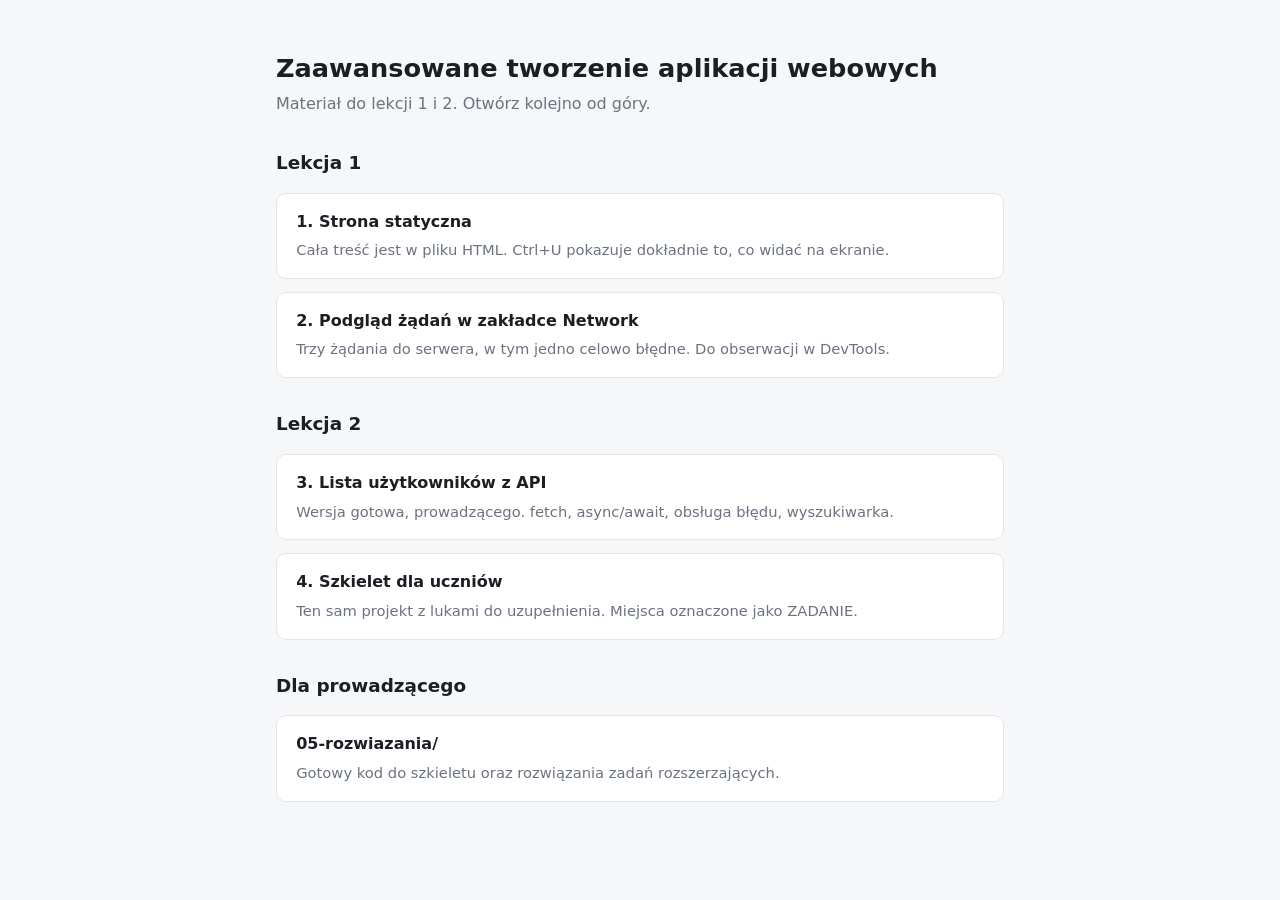
==== index.html @ 0a008bf8 "upload" ====
<!DOCTYPE html>
<html lang="pl">
<head>
  <meta charset="UTF-8">
  <meta name="viewport" content="width=device-width, initial-scale=1">
  <title>Zaawansowane tworzenie aplikacji webowych - lekcje 1 i 2</title>
  <link rel="stylesheet" href="styl.css">
</head>
<body>
  <h1>Zaawansowane tworzenie aplikacji webowych</h1>
  <p class="podtytul">Materiał do lekcji 1 i 2. Otwórz kolejno od góry.</p>

  <h2>Lekcja 1</h2>

  <a class="karta" style="display:block; text-decoration:none; color:inherit" href="01-statyczna/index.html">
    <h3>1. Strona statyczna</h3>
    <p>Cała treść jest w pliku HTML. Ctrl+U pokazuje dokładnie to, co widać na ekranie.</p>
  </a>

  <a class="karta" style="display:block; text-decoration:none; color:inherit" href="02-devtools/index.html">
    <h3>2. Podgląd żądań w zakładce Network</h3>
    <p>Trzy żądania do serwera, w tym jedno celowo błędne. Do obserwacji w DevTools.</p>
  </a>

  <h2>Lekcja 2</h2>

  <a class="karta" style="display:block; text-decoration:none; color:inherit" href="03-uzytkownicy/index.html">
    <h3>3. Lista użytkowników z API</h3>
    <p>Wersja gotowa, prowadzącego. fetch, async/await, obsługa błędu, wyszukiwarka.</p>
  </a>

  <a class="karta" style="display:block; text-decoration:none; color:inherit" href="04-szkielet/index.html">
    <h3>4. Szkielet dla uczniów</h3>
    <p>Ten sam projekt z lukami do uzupełnienia. Miejsca oznaczone jako ZADANIE.</p>
  </a>

  <h2>Dla prowadzącego</h2>
  <div class="karta">
    <h3>05-rozwiazania/</h3>
    <p>Gotowy kod do szkieletu oraz rozwiązania zadań rozszerzających.</p>
  </div>
</body>
</html>
---- styl.css ----
:root {
  --tlo: #f6f7f9;
  --karta: #ffffff;
  --tekst: #1b1f24;
  --szary: #6b7280;
  --akcent: #2563eb;
  --ramka: #e3e6ea;
  --ok: #15803d;
  --blad: #b91c1c;
}

* { box-sizing: border-box; }

body {
  font-family: system-ui, "Segoe UI", sans-serif;
  background: var(--tlo);
  color: var(--tekst);
  max-width: 760px;
  margin: 0 auto;
  padding: 2rem 1rem 4rem;
  line-height: 1.55;
}

h1 { font-size: 1.6rem; margin-bottom: .2rem; }
h2 { font-size: 1.15rem; margin-top: 2rem; }

.podtytul { color: var(--szary); margin-top: 0; }

a { color: var(--akcent); }

.karta {
  background: var(--karta);
  border: 1px solid var(--ramka);
  border-radius: 10px;
  padding: 1rem 1.2rem;
  margin: .8rem 0;
}

.karta h3 { margin: 0 0 .3rem; font-size: 1rem; }
.karta p { margin: 0; color: var(--szary); font-size: .92rem; }

ul.lista { list-style: none; padding: 0; }

ul.lista li {
  background: var(--karta);
  border: 1px solid var(--ramka);
  border-radius: 8px;
  padding: .7rem .9rem;
  margin-bottom: .5rem;
}

.mail { color: var(--szary); font-size: .9rem; }

.status {
  font-size: .92rem;
  padding: .5rem .8rem;
  border-radius: 6px;
  background: #eef2ff;
  display: inline-block;
}

.status.ok { background: #e8f6ec; color: var(--ok); }
.status.blad { background: #fdecec; color: var(--blad); }

button {
  font: inherit;
  padding: .5rem 1rem;
  border: 1px solid var(--akcent);
  background: var(--akcent);
  color: #fff;
  border-radius: 6px;
  cursor: pointer;
}

button.pusty { background: #fff; color: var(--akcent); }

input[type="search"], input[type="text"] {
  font: inherit;
  padding: .5rem .7rem;
  border: 1px solid var(--ramka);
  border-radius: 6px;
  width: 100%;
}

code {
  background: #eceff3;
  padding: .1rem .35rem;
  border-radius: 4px;
  font-size: .9em;
}

.powrot { display: inline-block; margin-bottom: 1rem; font-size: .9rem; }
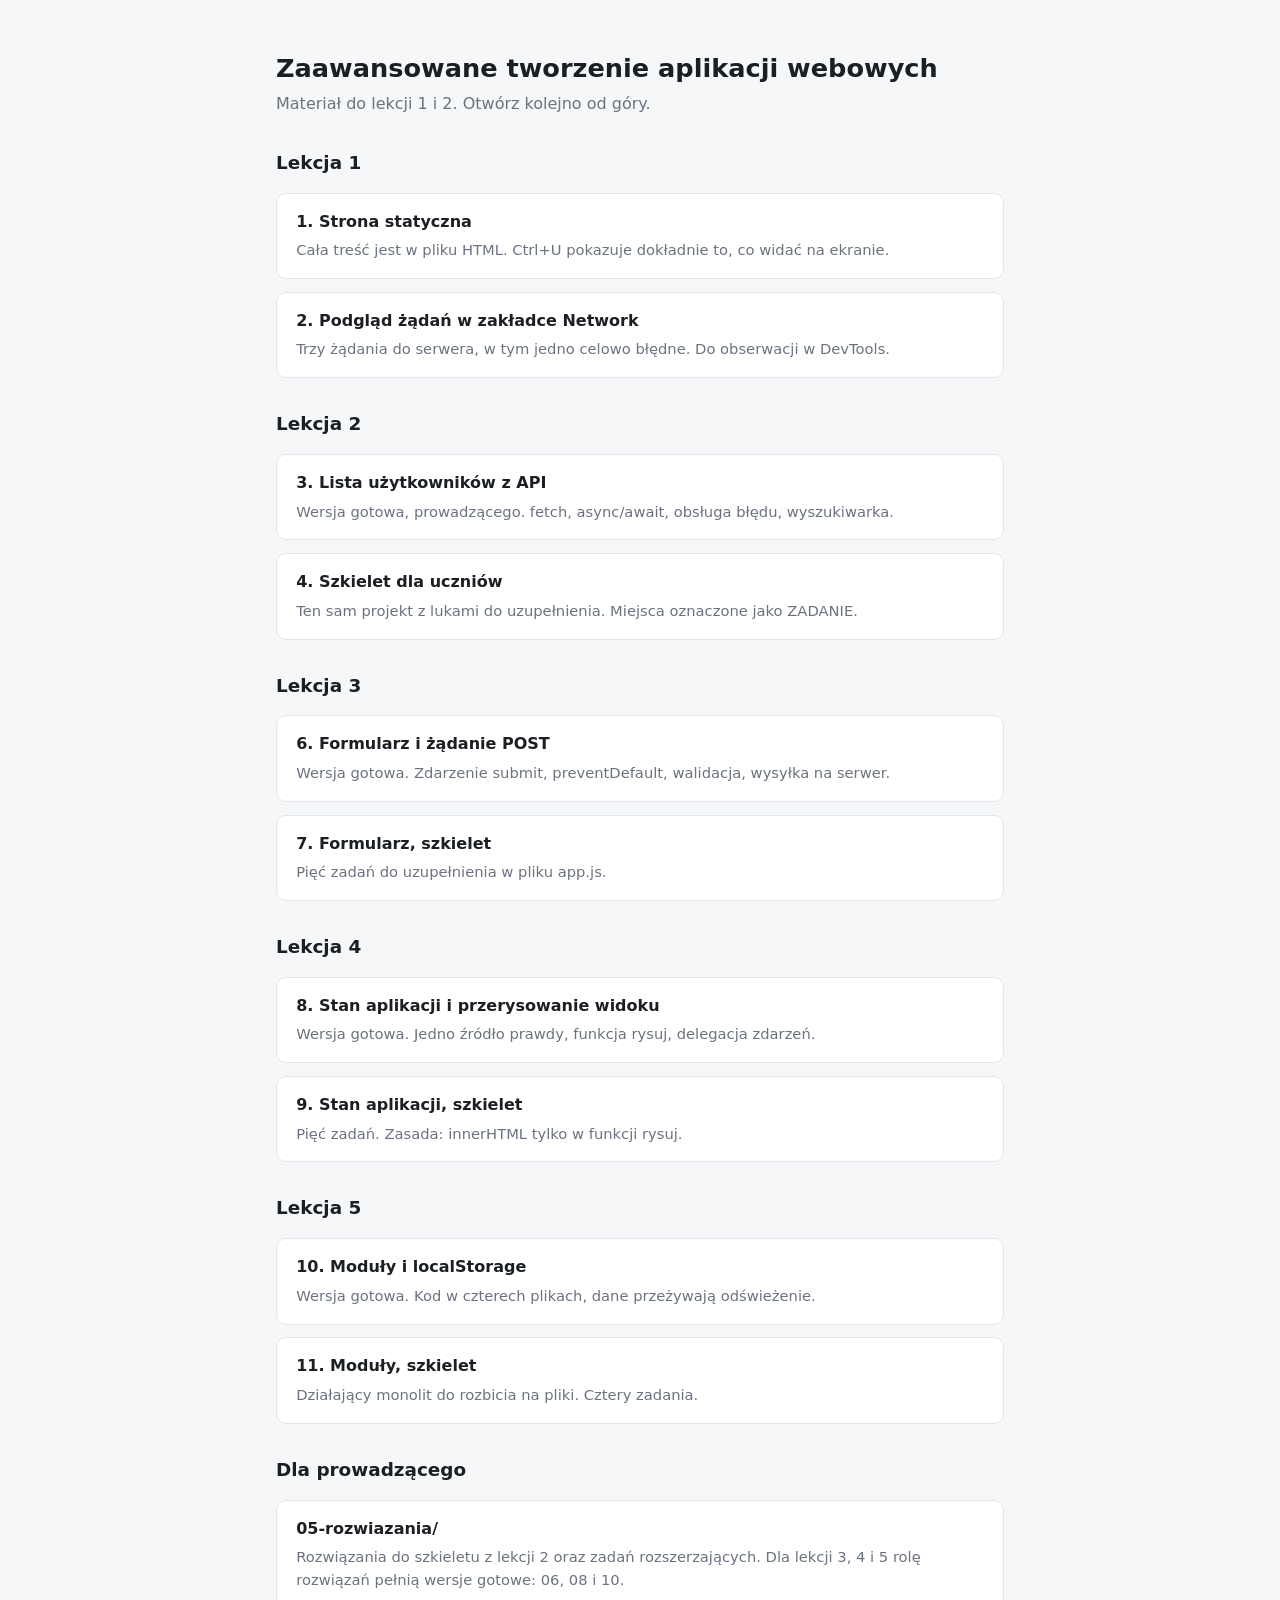
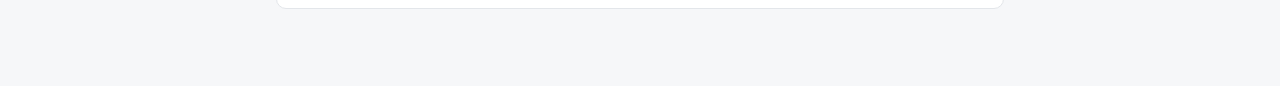
==== commit 27bc7aae: "Add any new folders, files and todo task five in folder szkielet" ====
--- a/index.html
+++ b/index.html
@@ -34,10 +34,47 @@
     <p>Ten sam projekt z lukami do uzupełnienia. Miejsca oznaczone jako ZADANIE.</p>
   </a>
 
+  <h2>Lekcja 3</h2>
+
+  <a class="karta" style="display:block; text-decoration:none; color:inherit" href="06-formularz/index.html">
+    <h3>6. Formularz i żądanie POST</h3>
+    <p>Wersja gotowa. Zdarzenie submit, preventDefault, walidacja, wysyłka na serwer.</p>
+  </a>
+
+  <a class="karta" style="display:block; text-decoration:none; color:inherit" href="07-formularz-szkielet/index.html">
+    <h3>7. Formularz, szkielet</h3>
+    <p>Pięć zadań do uzupełnienia w pliku app.js.</p>
+  </a>
+
+  <h2>Lekcja 4</h2>
+
+  <a class="karta" style="display:block; text-decoration:none; color:inherit" href="08-stan/index.html">
+    <h3>8. Stan aplikacji i przerysowanie widoku</h3>
+    <p>Wersja gotowa. Jedno źródło prawdy, funkcja rysuj, delegacja zdarzeń.</p>
+  </a>
+
+  <a class="karta" style="display:block; text-decoration:none; color:inherit" href="09-stan-szkielet/index.html">
+    <h3>9. Stan aplikacji, szkielet</h3>
+    <p>Pięć zadań. Zasada: innerHTML tylko w funkcji rysuj.</p>
+  </a>
+
+  <h2>Lekcja 5</h2>
+
+  <a class="karta" style="display:block; text-decoration:none; color:inherit" href="10-moduly/index.html">
+    <h3>10. Moduły i localStorage</h3>
+    <p>Wersja gotowa. Kod w czterech plikach, dane przeżywają odświeżenie.</p>
+  </a>
+
+  <a class="karta" style="display:block; text-decoration:none; color:inherit" href="11-moduly-szkielet/index.html">
+    <h3>11. Moduły, szkielet</h3>
+    <p>Działający monolit do rozbicia na pliki. Cztery zadania.</p>
+  </a>
+
   <h2>Dla prowadzącego</h2>
   <div class="karta">
     <h3>05-rozwiazania/</h3>
-    <p>Gotowy kod do szkieletu oraz rozwiązania zadań rozszerzających.</p>
+    <p>Rozwiązania do szkieletu z lekcji 2 oraz zadań rozszerzających.
+       Dla lekcji 3, 4 i 5 rolę rozwiązań pełnią wersje gotowe: 06, 08 i 10.</p>
   </div>
 </body>
 </html>
--- a/styl.css
+++ b/styl.css
@@ -90,3 +90,76 @@
 }
 
 .powrot { display: inline-block; margin-bottom: 1rem; font-size: .9rem; }
+
+/* --- style dodane dla lekcji 3, 4 i 5 --- */
+
+.formularz {
+  background: var(--karta);
+  border: 1px solid var(--ramka);
+  border-radius: 10px;
+  padding: 1rem 1.2rem;
+  margin: 1rem 0;
+  display: grid;
+  gap: .6rem;
+}
+
+.formularz label {
+  font-size: .9rem;
+  color: var(--szary);
+}
+
+.formularz textarea {
+  font: inherit;
+  padding: .5rem .7rem;
+  border: 1px solid var(--ramka);
+  border-radius: 6px;
+  width: 100%;
+  min-height: 4rem;
+  resize: vertical;
+}
+
+.blad-pola {
+  color: var(--blad);
+  font-size: .88rem;
+  min-height: 1.2rem;
+}
+
+input.niepoprawne, textarea.niepoprawne {
+  border-color: var(--blad);
+}
+
+.pozycja {
+  display: flex;
+  align-items: flex-start;
+  gap: .6rem;
+}
+
+.pozycja .tresc { flex: 1; cursor: pointer; }
+
+li.zrobione .tresc {
+  text-decoration: line-through;
+  color: var(--szary);
+}
+
+button.maly {
+  padding: .2rem .55rem;
+  font-size: .85rem;
+  background: #fff;
+  color: var(--blad);
+  border-color: var(--ramka);
+}
+
+.licznik {
+  color: var(--szary);
+  font-size: .92rem;
+  margin: .4rem 0 1rem;
+}
+
+pre.odpowiedz {
+  background: #1b1f24;
+  color: #e7edf3;
+  padding: .8rem;
+  border-radius: 8px;
+  overflow-x: auto;
+  font-size: .85rem;
+}
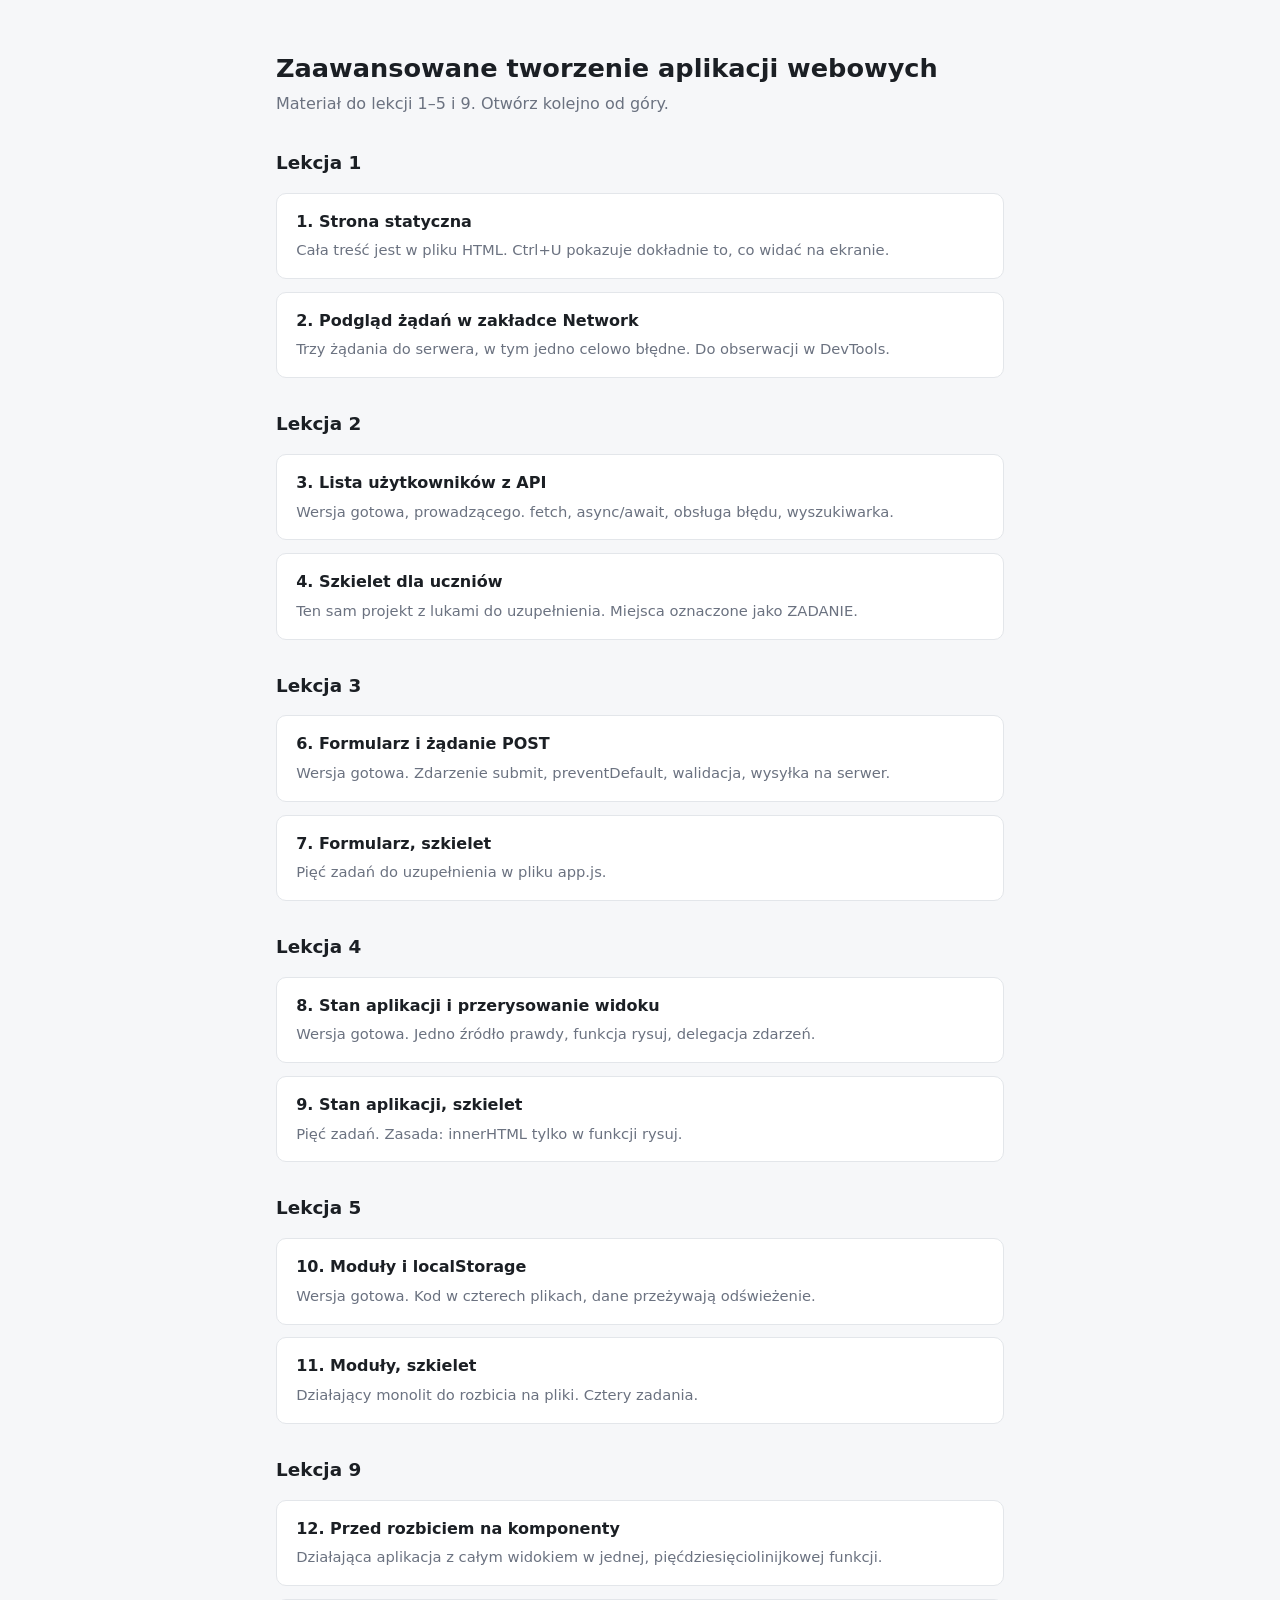
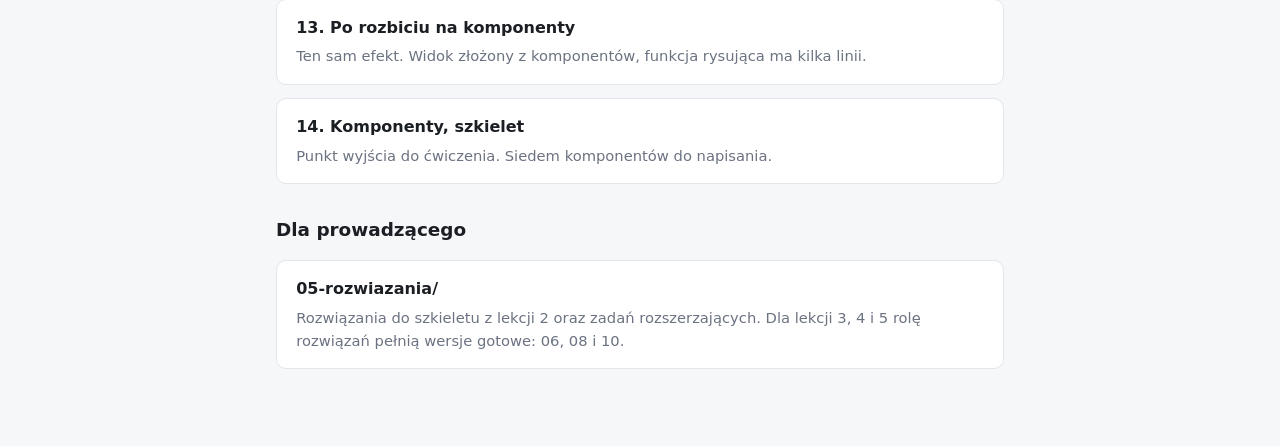
==== commit 09c767e0: "Finish sometask and fix bag" ====
--- a/index.html
+++ b/index.html
@@ -3,12 +3,12 @@
 <head>
   <meta charset="UTF-8">
   <meta name="viewport" content="width=device-width, initial-scale=1">
-  <title>Zaawansowane tworzenie aplikacji webowych - lekcje 1 i 2</title>
+  <title>Zaawansowane tworzenie aplikacji webowych - lekcje 1–5 i 9</title>
   <link rel="stylesheet" href="styl.css">
 </head>
 <body>
   <h1>Zaawansowane tworzenie aplikacji webowych</h1>
-  <p class="podtytul">Materiał do lekcji 1 i 2. Otwórz kolejno od góry.</p>
+  <p class="podtytul">Materiał do lekcji 1–5 i 9. Otwórz kolejno od góry.</p>
 
   <h2>Lekcja 1</h2>
 
@@ -70,6 +70,23 @@
     <p>Działający monolit do rozbicia na pliki. Cztery zadania.</p>
   </a>
 
+  <h2>Lekcja 9</h2>
+
+  <a class="karta" style="display:block; text-decoration:none; color:inherit" href="12-przed/index.html">
+    <h3>12. Przed rozbiciem na komponenty</h3>
+    <p>Działająca aplikacja z całym widokiem w jednej, pięćdziesięciolinijkowej funkcji.</p>
+  </a>
+
+  <a class="karta" style="display:block; text-decoration:none; color:inherit" href="13-komponenty/index.html">
+    <h3>13. Po rozbiciu na komponenty</h3>
+    <p>Ten sam efekt. Widok złożony z komponentów, funkcja rysująca ma kilka linii.</p>
+  </a>
+
+  <a class="karta" style="display:block; text-decoration:none; color:inherit" href="14-komponenty-szkielet/index.html">
+    <h3>14. Komponenty, szkielet</h3>
+    <p>Punkt wyjścia do ćwiczenia. Siedem komponentów do napisania.</p>
+  </a>
+
   <h2>Dla prowadzącego</h2>
   <div class="karta">
     <h3>05-rozwiazania/</h3>
--- a/styl.css
+++ b/styl.css
@@ -163,3 +163,53 @@
   overflow-x: auto;
   font-size: .85rem;
 }
+
+/* --- style dodane dla lekcji 9 (komponenty) --- */
+
+.filtry {
+  display: flex;
+  gap: .4rem;
+  margin: .6rem 0;
+  flex-wrap: wrap;
+}
+
+.filtry button {
+  background: #fff;
+  color: var(--akcent);
+  padding: .35rem .8rem;
+  font-size: .9rem;
+}
+
+.filtry button.aktywny {
+  background: var(--akcent);
+  color: #fff;
+}
+
+.etykieta {
+  font-size: .75rem;
+  padding: .1rem .45rem;
+  border-radius: 999px;
+  border: 1px solid var(--ramka);
+  color: var(--szary);
+  white-space: nowrap;
+}
+
+.etykieta.wysoki { border-color: #f0b4b4; background: #fdecec; color: var(--blad); }
+.etykieta.sredni { border-color: #f0dcb4; background: #fdf6e8; color: #8a6100; }
+.etykieta.niski  { border-color: #c2e2cb; background: #e8f6ec; color: var(--ok); }
+
+.pusto { color: var(--szary); }
+
+.tor {
+  background: var(--ramka);
+  border-radius: 999px;
+  height: .5rem;
+  overflow: hidden;
+  margin: .3rem 0 1rem;
+}
+
+.tor .wypelnienie {
+  background: var(--ok);
+  height: 100%;
+  transition: width .2s;
+}
